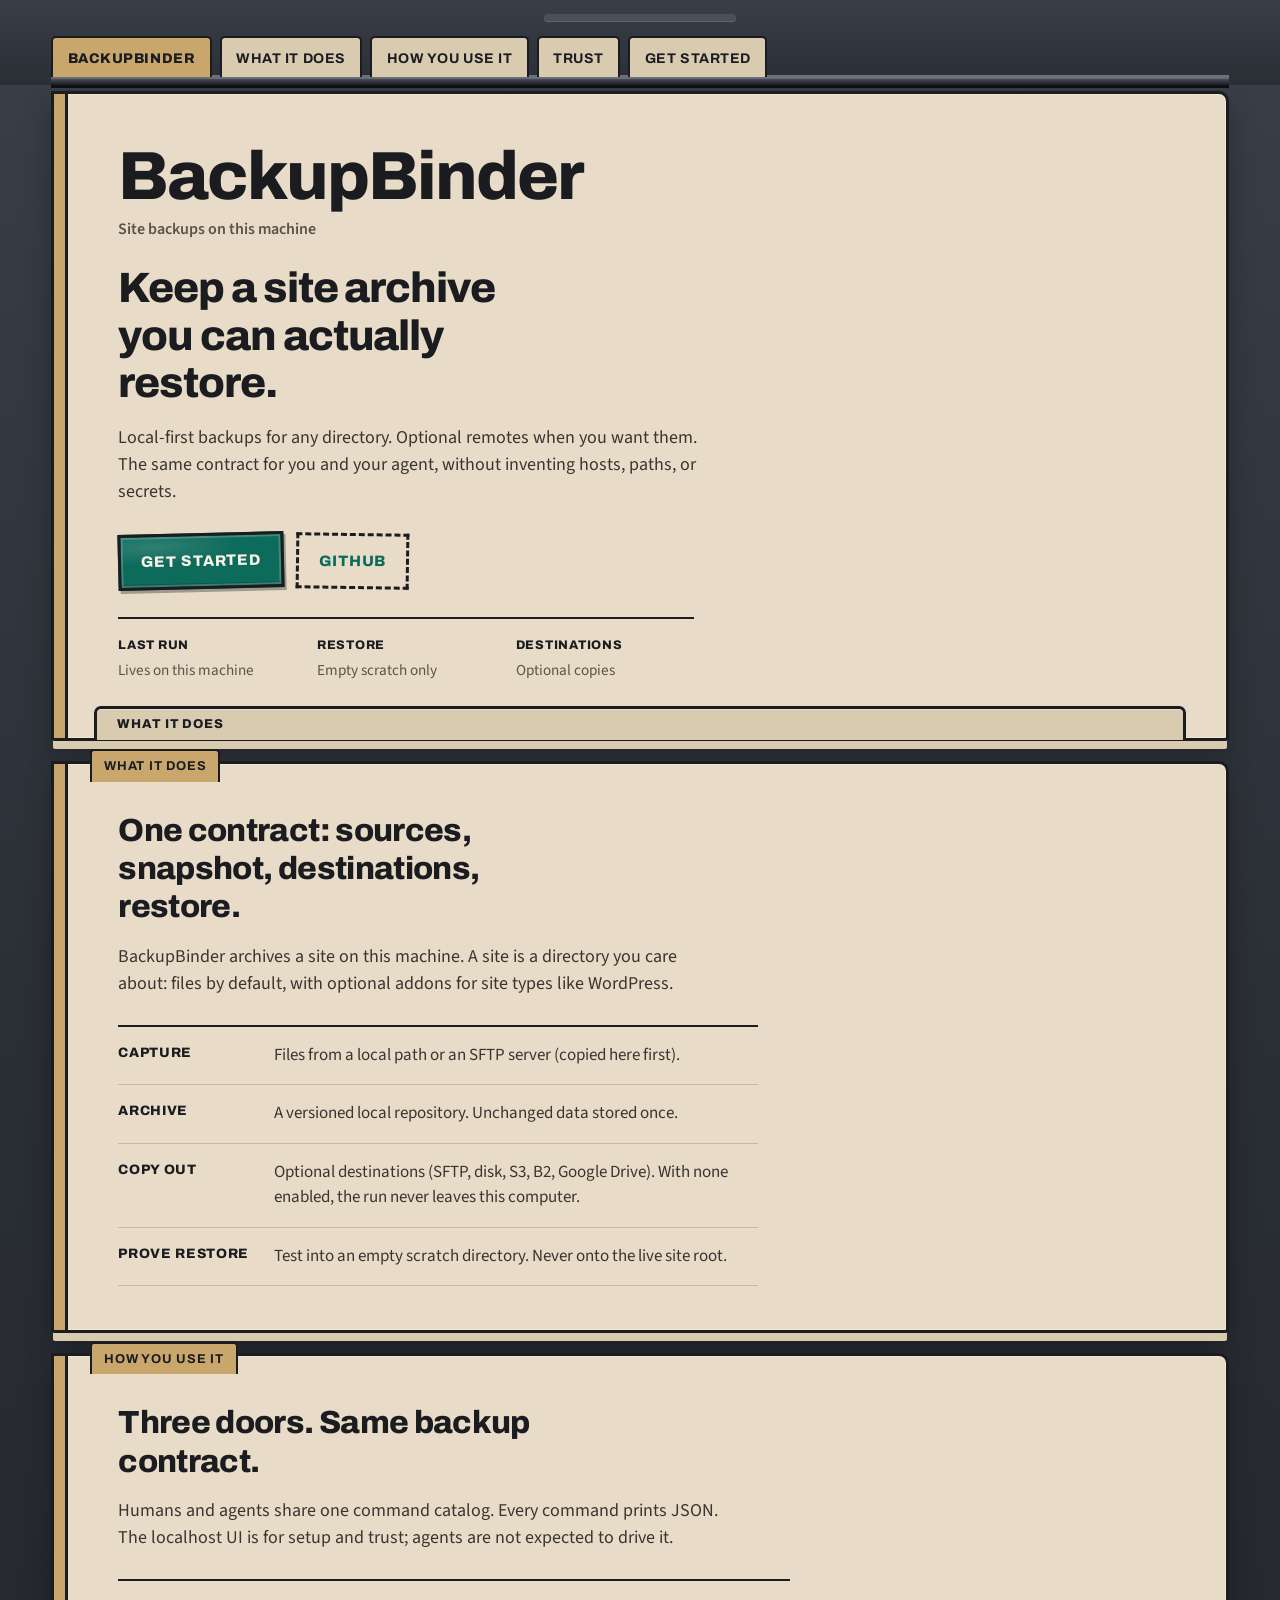
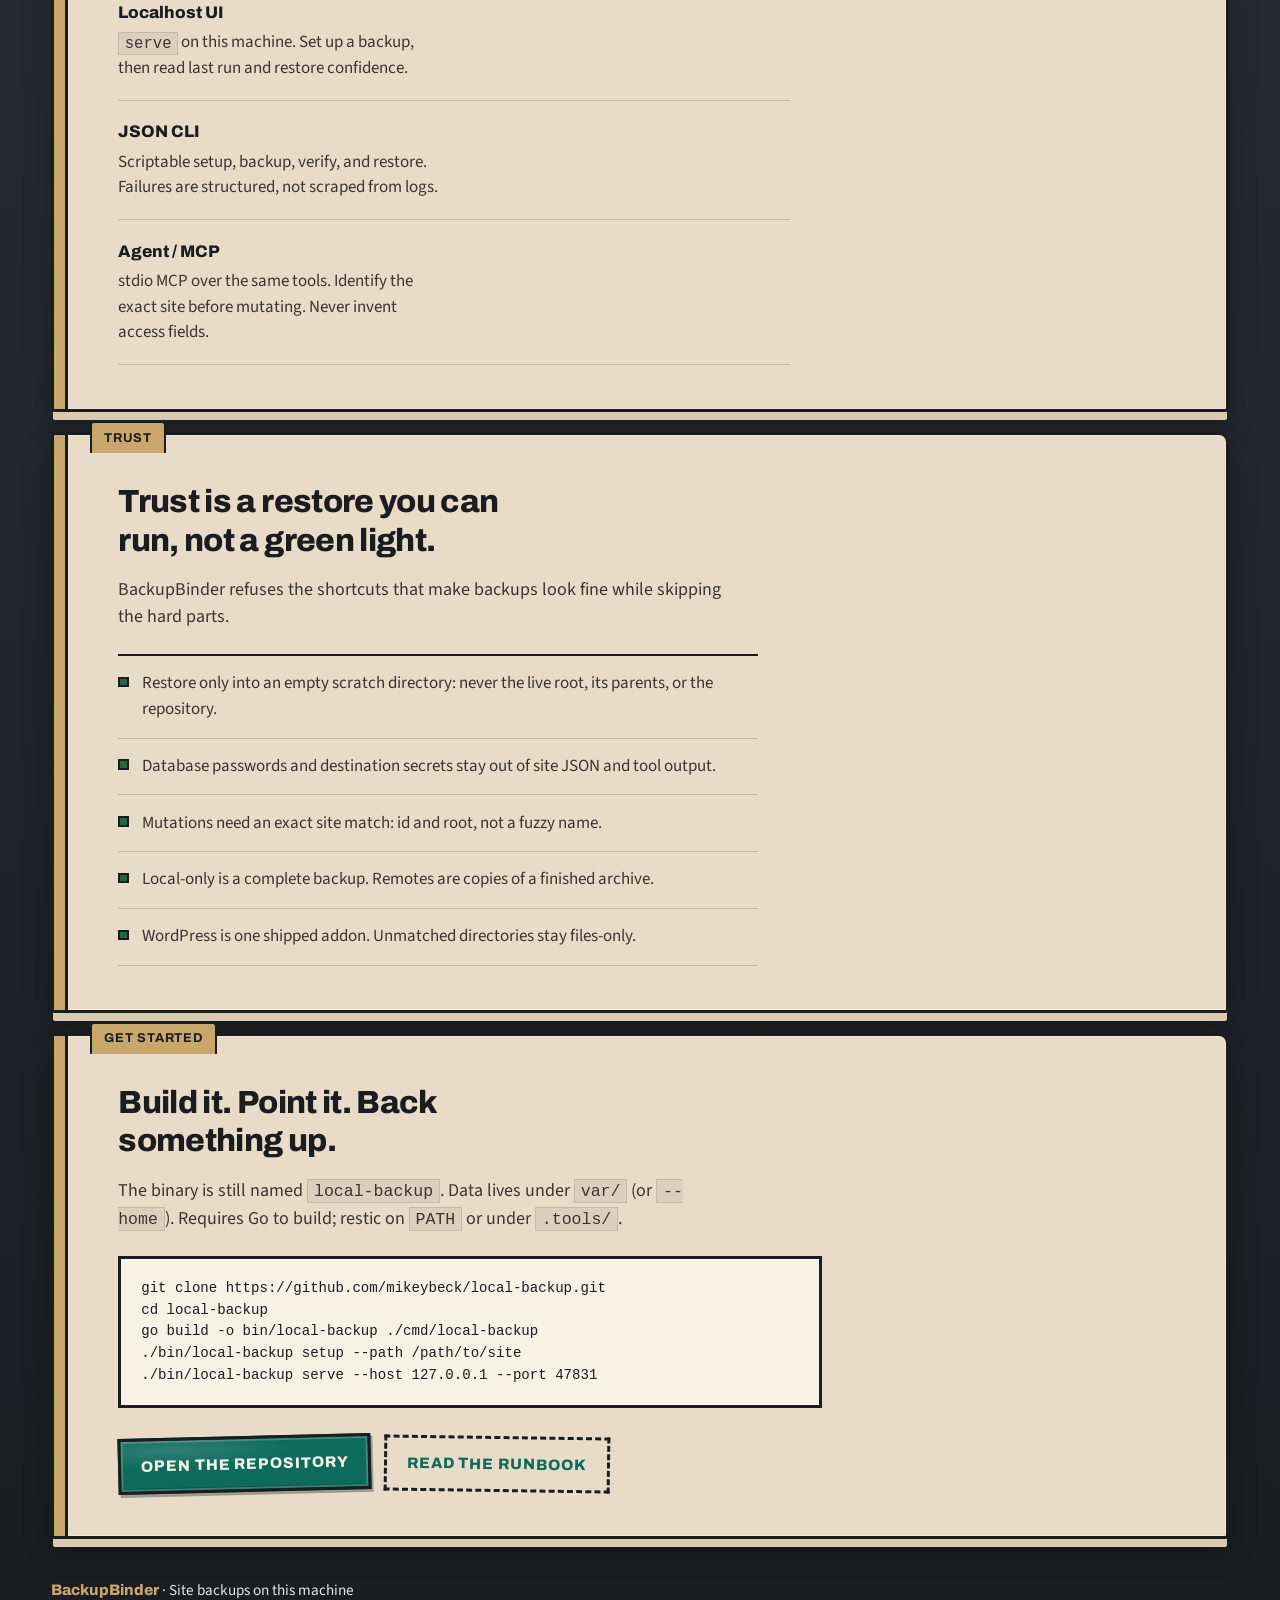
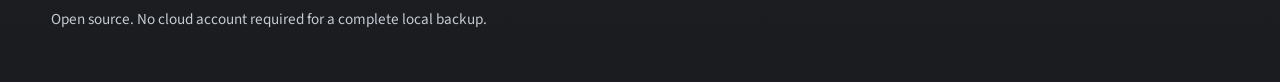
==== site/index.html @ 47ffb38f "Keep long backups moving when the UI restarts, Drive is slow, or a restic lock is stale. The localho" ====
<!DOCTYPE html>
<html lang="en">
<head>
  <meta charset="utf-8"/>
  <meta name="viewport" content="width=device-width, initial-scale=1"/>
  <title>BackupBinder - Site backups on this machine</title>
  <meta name="description" content="BackupBinder keeps a local archive of a site on this machine. Optional remotes. Safe restore into empty scratch. Same contract for you and your agent."/>
  <link rel="preconnect" href="https://fonts.googleapis.com"/>
  <link rel="preconnect" href="https://fonts.gstatic.com" crossorigin/>
  <link href="https://fonts.googleapis.com/css2?family=Archivo:wght@500;650;700;800&family=Source+Sans+3:ital,wght@0,400;0,600;0,700;1,400&display=swap" rel="stylesheet"/>
  <link rel="stylesheet" href="styles.css"/>
</head>
<body>
  <a class="skip" href="#main">Skip to content</a>

  <div class="cabinet" data-cabinet>
    <header class="drawer-chrome">
      <div class="handle" aria-hidden="true"></div>
      <nav class="hanging-tabs" aria-label="Primary">
        <a class="tab tab--brand" href="#top" aria-current="page">BackupBinder</a>
        <a class="tab" href="#what">What it does</a>
        <a class="tab" href="#how">How you use it</a>
        <a class="tab" href="#trust">Trust</a>
        <a class="tab" href="#start">Get started</a>
      </nav>
    </header>

    <main id="main">
      <section class="folder folder--hero" id="top" aria-labelledby="hero-brand">
        <div class="folder__spine" aria-hidden="true"></div>
        <div class="folder__face">
          <p class="brand" id="hero-brand">BackupBinder</p>
          <p class="subtitle">Site backups on this machine</p>
          <h1 class="headline">Keep a site archive you can actually restore.</h1>
          <p class="lede">Local-first backups for any directory. Optional remotes when you want them. The same contract for you and your agent, without inventing hosts, paths, or secrets.</p>
          <div class="cta-row">
            <a class="stamp" href="#start">Get started</a>
            <a class="stamp stamp--ghost" href="https://github.com/mikeybeck/local-backup">GitHub</a>
          </div>
          <dl class="cross-check" aria-label="Trust cross-check">
            <div>
              <dt>Last run</dt>
              <dd>Lives on this machine</dd>
            </div>
            <div>
              <dt>Restore</dt>
              <dd>Empty scratch only</dd>
            </div>
            <div>
              <dt>Destinations</dt>
              <dd>Optional copies</dd>
            </div>
          </dl>
        </div>
        <a class="folder-peek" href="#what">What it does</a>
      </section>

      <section class="folder folder--section" id="what" aria-labelledby="what-title">
        <div class="folder__spine" aria-hidden="true"></div>
        <div class="folder__tab-label" aria-hidden="true">What it does</div>
        <div class="folder__face">
          <h2 id="what-title">One contract: sources, snapshot, destinations, restore.</h2>
          <p class="section-lede">BackupBinder archives a site on this machine. A site is a directory you care about: files by default, with optional addons for site types like WordPress.</p>
          <ol class="flow">
            <li>
              <strong>Capture</strong>
              <span>Files from a local path or an SFTP server (copied here first).</span>
            </li>
            <li>
              <strong>Archive</strong>
              <span>A versioned local repository. Unchanged data stored once.</span>
            </li>
            <li>
              <strong>Copy out</strong>
              <span>Optional destinations (SFTP, disk, S3, B2, Google Drive). With none enabled, the run never leaves this computer.</span>
            </li>
            <li>
              <strong>Prove restore</strong>
              <span>Test into an empty scratch directory. Never onto the live site root.</span>
            </li>
          </ol>
        </div>
      </section>

      <section class="folder folder--section" id="how" aria-labelledby="how-title">
        <div class="folder__spine" aria-hidden="true"></div>
        <div class="folder__tab-label" aria-hidden="true">How you use it</div>
        <div class="folder__face">
          <h2 id="how-title">Three doors. Same backup contract.</h2>
          <p class="section-lede">Humans and agents share one command catalog. Every command prints JSON. The localhost UI is for setup and trust; agents are not expected to drive it.</p>
          <ul class="doors">
            <li>
              <h3>Localhost UI</h3>
              <p><code>serve</code> on this machine. Set up a backup, then read last run and restore confidence.</p>
            </li>
            <li>
              <h3>JSON CLI</h3>
              <p>Scriptable setup, backup, verify, and restore. Failures are structured, not scraped from logs.</p>
            </li>
            <li>
              <h3>Agent / MCP</h3>
              <p>stdio MCP over the same tools. Identify the exact site before mutating. Never invent access fields.</p>
            </li>
          </ul>
        </div>
      </section>

      <section class="folder folder--section" id="trust" aria-labelledby="trust-title">
        <div class="folder__spine" aria-hidden="true"></div>
        <div class="folder__tab-label" aria-hidden="true">Trust</div>
        <div class="folder__face">
          <h2 id="trust-title">Trust is a restore you can run, not a green light.</h2>
          <p class="section-lede">BackupBinder refuses the shortcuts that make backups look fine while skipping the hard parts.</p>
          <ul class="trust-list">
            <li>Restore only into an empty scratch directory: never the live root, its parents, or the repository.</li>
            <li>Database passwords and destination secrets stay out of site JSON and tool output.</li>
            <li>Mutations need an exact site match: id and root, not a fuzzy name.</li>
            <li>Local-only is a complete backup. Remotes are copies of a finished archive.</li>
            <li>WordPress is one shipped addon. Unmatched directories stay files-only.</li>
          </ul>
        </div>
      </section>

      <section class="folder folder--section folder--last" id="start" aria-labelledby="start-title">
        <div class="folder__spine" aria-hidden="true"></div>
        <div class="folder__tab-label" aria-hidden="true">Get started</div>
        <div class="folder__face">
          <h2 id="start-title">Build it. Point it. Back something up.</h2>
          <p class="section-lede">The binary is still named <code>local-backup</code>. Data lives under <code>var/</code> (or <code>--home</code>). Requires Go to build; restic on <code>PATH</code> or under <code>.tools/</code>.</p>
          <pre class="sheet" tabindex="0"><code>git clone https://github.com/mikeybeck/local-backup.git
cd local-backup
go build -o bin/local-backup ./cmd/local-backup
./bin/local-backup setup --path /path/to/site
./bin/local-backup serve --host 127.0.0.1 --port 47831</code></pre>
          <div class="cta-row">
            <a class="stamp" href="https://github.com/mikeybeck/local-backup">Open the repository</a>
            <a class="stamp stamp--ghost" href="https://github.com/mikeybeck/local-backup#run">Read the runbook</a>
          </div>
        </div>
      </section>
    </main>

    <footer class="drawer-foot">
      <p><strong>BackupBinder</strong> · Site backups on this machine</p>
      <p class="muted">Open source. No cloud account required for a complete local backup.</p>
    </footer>
  </div>

  <script src="main.js" defer></script>
</body>
</html>
---- site/styles.css ----
:root {
  --metal: #2a2e35;
  --metal-deep: #1a1c20;
  --metal-edge: #3a3f48;
  --manila: #e8dcc8;
  --manila-deep: #d9cbb0;
  --kraft: #c9a66b;
  --kraft-dim: #b89555;
  --cream: #f7f1e6;
  --stamp: #0d6b5c;
  --stamp-hover: #0a5448;
  --ink: #1a1c20;
  --ink-soft: #3a3530;
  --muted: #5a5448;
  --ok: #1f6b3a;
  --focus: #1a4f8b;
  --font-display: "Archivo", system-ui, sans-serif;
  --font-body: "Source Sans 3", system-ui, sans-serif;
  --measure: 38rem;
  --pad: clamp(1.25rem, 4vw, 3.5rem);
  --ease: cubic-bezier(0.22, 1, 0.36, 1);
}

*,
*::before,
*::after {
  box-sizing: border-box;
}

html {
  scroll-behavior: smooth;
}

@media (prefers-reduced-motion: reduce) {
  html {
    scroll-behavior: auto;
  }
}

body {
  margin: 0;
  min-height: 100vh;
  font-family: var(--font-body);
  font-size: 1.0625rem;
  line-height: 1.5;
  color: var(--ink);
  background: var(--metal-deep);
  -webkit-font-smoothing: antialiased;
}

::selection {
  background: #c5e4df;
  color: var(--ink);
}

:focus-visible {
  outline: 2px solid var(--focus);
  outline-offset: 3px;
}

.skip {
  position: absolute;
  left: -999px;
  top: 0;
  background: var(--cream);
  color: var(--ink);
  padding: 0.5rem 1rem;
  z-index: 100;
}

.skip:focus {
  left: 0.5rem;
  top: 0.5rem;
}

code {
  font-family: ui-monospace, "Cascadia Code", "SF Mono", Menlo, monospace;
  font-size: 0.92em;
  background: rgba(26, 28, 32, 0.06);
  padding: 0.1em 0.35em;
  border: 1px solid rgba(26, 28, 32, 0.12);
}

/* —— Cabinet shell —— */
.cabinet {
  min-height: 100vh;
  background:
    linear-gradient(180deg, var(--metal-edge) 0%, var(--metal) 32%, var(--metal-deep) 100%);
  padding: 0 0 3rem;
}

.drawer-chrome {
  position: sticky;
  top: 0;
  z-index: 20;
  padding: 0.85rem var(--pad) 0;
  background: linear-gradient(180deg, var(--metal-edge), var(--metal));
  border-bottom: 0;
}

.handle {
  width: min(12rem, 40%);
  height: 0.55rem;
  margin: 0 auto 0.85rem;
  border-radius: 999px;
  background: #4a505a;
  box-shadow: inset 0 -1px 0 rgba(255, 255, 255, 0.12);
}

.hanging-tabs {
  display: flex;
  flex-wrap: wrap;
  gap: 0.4rem 0.5rem;
  align-items: flex-end;
  padding-bottom: 0;
  position: relative;
}

.hanging-tabs::after {
  content: "";
  position: absolute;
  left: 0;
  right: 0;
  bottom: 0;
  height: 10px;
  background:
    linear-gradient(180deg, #5a616c 0%, #3a3f48 45%, #1a1c20 100%);
  border-top: 2px solid #6a717c;
  box-shadow:
    inset 0 2px 0 rgba(255, 255, 255, 0.12),
    0 3px 0 #0e1014;
  pointer-events: none;
}

.hanging-tabs .tab {
  position: relative;
  z-index: 1;
  margin-bottom: 8px;
}

.tab {
  font-family: var(--font-display);
  font-size: 0.875rem;
  font-weight: 700;
  letter-spacing: 0.04em;
  text-transform: uppercase;
  text-decoration: none;
  color: var(--ink);
  background: var(--manila-deep);
  border: 2px solid var(--metal-deep);
  border-bottom: 0;
  border-radius: 5px 5px 0 0;
  padding: 0.6rem 0.9rem 0.55rem;
  transition: background 160ms var(--ease), transform 160ms var(--ease);
}

.tab:hover {
  background: var(--kraft);
  transform: translateY(-2px);
}

.tab--brand,
.tab[aria-current="page"] {
  background: var(--kraft);
}

.tab--brand {
  font-weight: 800;
}

/* —— Folders —— */
main {
  padding: 0 var(--pad);
  display: flex;
  flex-direction: column;
  gap: 1.25rem;
  margin-top: 0;
}

.folder {
  position: relative;
  background: var(--manila);
  border: 3px solid var(--metal-deep);
  border-radius: 0 10px 4px 4px;
  box-shadow:
    inset 0 0 0 1px rgba(255, 255, 255, 0.28),
    0 10px 0 -2px var(--manila-deep),
    0 14px 28px rgba(0, 0, 0, 0.28);
}

.folder--hero {
  opacity: 0;
  transform: translateY(14px) scale(0.992);
  transform-origin: 50% 0;
  transition: opacity 820ms var(--ease), transform 820ms var(--ease);
}

.folder--hero.is-in {
  opacity: 1;
  transform: none;
}

@media (prefers-reduced-motion: reduce) {
  .folder--hero {
    opacity: 1;
    transform: none;
    transition: none;
  }
}

.folder__spine {
  position: absolute;
  left: 0;
  top: 0;
  bottom: 0;
  width: 0.85rem;
  background: var(--kraft);
  border-right: 3px solid var(--metal-deep);
}

.folder__tab-label {
  position: absolute;
  top: -0.9rem;
  left: 2.25rem;
  font-family: var(--font-display);
  font-size: 0.8rem;
  font-weight: 700;
  letter-spacing: 0.06em;
  text-transform: uppercase;
  background: var(--kraft);
  color: var(--ink);
  border: 2px solid var(--metal-deep);
  border-bottom: 0;
  border-radius: 4px 4px 0 0;
  padding: 0.35rem 0.75rem;
}

.folder__face {
  padding: clamp(1.75rem, 4vw, 3rem) clamp(1.5rem, 4vw, 3.5rem) clamp(1.75rem, 4vw, 2.75rem);
  padding-left: clamp(2rem, 5vw, 4rem);
}

.folder--hero {
  margin-top: 0.35rem;
  min-height: min(70vh, 36rem);
  background: var(--manila);
  padding-bottom: 2.25rem;
}

.folder--hero .folder__face {
  display: flex;
  flex-direction: column;
  justify-content: center;
  min-height: min(58vh, 30rem);
  padding-bottom: 1.25rem;
}

.folder-peek {
  position: absolute;
  left: 2.5rem;
  right: 2.5rem;
  bottom: -0.15rem;
  z-index: 2;
  display: flex;
  align-items: center;
  height: 2.15rem;
  padding: 0 1.25rem;
  font-family: var(--font-display);
  font-size: 0.8rem;
  font-weight: 800;
  letter-spacing: 0.07em;
  text-transform: uppercase;
  text-decoration: none;
  color: var(--ink);
  background: var(--manila-deep);
  border: 3px solid var(--metal-deep);
  border-bottom: 0;
  border-radius: 7px 7px 0 0;
  box-shadow: inset 0 1px 0 rgba(255, 255, 255, 0.35);
  transition: transform 160ms var(--ease), background 160ms var(--ease);
}

.folder-peek:hover {
  background: var(--kraft);
  transform: translateY(-3px);
}

.brand {
  font-family: var(--font-display);
  font-size: clamp(2.6rem, 7vw, 4.25rem);
  font-weight: 800;
  letter-spacing: -0.03em;
  line-height: 1;
  margin: 0;
}

.subtitle {
  margin: 0.45rem 0 0;
  font-size: 1rem;
  font-weight: 600;
  color: var(--muted);
}

.headline {
  margin: 1.5rem 0 0;
  font-family: var(--font-display);
  font-size: clamp(1.75rem, 4.2vw, 2.65rem);
  font-weight: 800;
  letter-spacing: -0.025em;
  line-height: 1.12;
  max-width: 16ch;
}

.lede,
.section-lede {
  margin: 1rem 0 0;
  max-width: var(--measure);
  color: var(--ink-soft);
  font-size: 1.125rem;
}

.cta-row {
  display: flex;
  flex-wrap: wrap;
  gap: 0.75rem;
  margin-top: 1.75rem;
}

.stamp {
  display: inline-block;
  font-family: var(--font-display);
  font-weight: 800;
  font-size: 0.95rem;
  letter-spacing: 0.06em;
  text-transform: uppercase;
  text-decoration: none;
  color: var(--cream);
  background:
    radial-gradient(120% 80% at 20% 20%, rgba(255, 255, 255, 0.14), transparent 45%),
    var(--stamp);
  border: 3px solid var(--metal-deep);
  padding: 0.85rem 1.25rem;
  transform: rotate(-1.4deg);
  box-shadow:
    inset 0 0 0 2px rgba(247, 241, 230, 0.22),
    inset 0 -3px 0 rgba(0, 0, 0, 0.18),
    2px 3px 0 rgba(26, 28, 32, 0.35);
  transition: background 160ms var(--ease), transform 160ms var(--ease), box-shadow 160ms var(--ease);
}

.stamp:hover {
  background:
    radial-gradient(120% 80% at 20% 20%, rgba(255, 255, 255, 0.16), transparent 45%),
    var(--stamp-hover);
  transform: rotate(-0.3deg) translateY(-2px);
  box-shadow:
    inset 0 0 0 2px rgba(247, 241, 230, 0.28),
    inset 0 -2px 0 rgba(0, 0, 0, 0.16),
    3px 5px 0 rgba(26, 28, 32, 0.28);
}

.stamp--ghost {
  color: var(--stamp);
  background: transparent;
  transform: rotate(0.8deg);
  box-shadow: none;
  border-style: dashed;
}

.stamp--ghost:hover {
  background: rgba(13, 107, 92, 0.08);
  transform: rotate(0deg) translateY(-2px);
  box-shadow: none;
}

.cross-check {
  display: grid;
  grid-template-columns: repeat(3, minmax(0, 1fr));
  gap: 0.85rem 1.25rem;
  margin: 1.75rem 0 0;
  padding-top: 1.1rem;
  border-top: 2px solid var(--metal-deep);
  max-width: 36rem;
}

.cross-check dt {
  font-family: var(--font-display);
  font-size: 0.78rem;
  font-weight: 800;
  letter-spacing: 0.06em;
  text-transform: uppercase;
}

.cross-check dd {
  margin: 0.25rem 0 0;
  color: var(--muted);
  font-size: 0.95rem;
}

.folder--section h2 {
  margin: 0;
  font-family: var(--font-display);
  font-size: clamp(1.45rem, 3vw, 2rem);
  font-weight: 800;
  letter-spacing: -0.02em;
  line-height: 1.2;
  max-width: 22ch;
}

/* Flow list — not equal cards */
.flow {
  list-style: none;
  margin: 1.75rem 0 0;
  padding: 0;
  max-width: 40rem;
  border-top: 2px solid var(--metal-deep);
}

.flow li {
  display: grid;
  grid-template-columns: 8.5rem 1fr;
  gap: 0.75rem 1.25rem;
  padding: 1rem 0;
  border-bottom: 1px solid rgba(26, 28, 32, 0.18);
}

.flow strong {
  font-family: var(--font-display);
  font-size: 0.85rem;
  font-weight: 800;
  letter-spacing: 0.05em;
  text-transform: uppercase;
}

.flow span {
  color: var(--ink-soft);
}

.doors {
  list-style: none;
  margin: 1.75rem 0 0;
  padding: 0;
  display: grid;
  gap: 0;
  border-top: 2px solid var(--metal-deep);
  max-width: 42rem;
}

.doors li {
  padding: 1.15rem 0;
  border-bottom: 1px solid rgba(26, 28, 32, 0.18);
}

.doors h3 {
  margin: 0;
  font-family: var(--font-display);
  font-size: 1.05rem;
  font-weight: 800;
}

.doors p {
  margin: 0.35rem 0 0;
  color: var(--ink-soft);
  max-width: 40ch;
}

.trust-list {
  margin: 1.5rem 0 0;
  padding: 0;
  list-style: none;
  max-width: 40rem;
  border-top: 2px solid var(--metal-deep);
}

.trust-list li {
  position: relative;
  padding: 0.95rem 0 0.95rem 1.5rem;
  border-bottom: 1px solid rgba(26, 28, 32, 0.18);
  color: var(--ink-soft);
}

.trust-list li::before {
  content: "";
  position: absolute;
  left: 0;
  top: 1.3rem;
  width: 0.65rem;
  height: 0.65rem;
  background: var(--ok);
  border: 2px solid var(--metal-deep);
}

.sheet {
  margin: 1.5rem 0 0;
  padding: 1.15rem 1.25rem;
  max-width: 44rem;
  overflow-x: auto;
  background: var(--cream);
  border: 3px solid var(--metal-deep);
  font-size: 0.88rem;
  line-height: 1.55;
  box-shadow: inset 0 0 0 1px rgba(255, 255, 255, 0.4);
}

.sheet code {
  background: none;
  border: 0;
  padding: 0;
  font-size: inherit;
  color: var(--ink);
}

.drawer-foot {
  padding: 2.5rem var(--pad) 0;
  color: #e2e6ed;
  font-size: 0.95rem;
}

.drawer-foot p {
  margin: 0 0 0.35rem;
}

.drawer-foot .muted {
  color: #c5cad3;
}

.drawer-foot strong {
  font-family: var(--font-display);
  color: var(--kraft);
  font-weight: 800;
}

@media (max-width: 720px) {
  .cross-check {
    grid-template-columns: 1fr 1fr;
    gap: 0.65rem 1rem;
  }

  .cross-check > div:last-child {
    grid-column: 1 / -1;
  }

  .flow li {
    grid-template-columns: 1fr;
    gap: 0.25rem;
  }

  .hanging-tabs {
    gap: 0.35rem;
  }

  .tab {
    font-size: 0.8rem;
    padding: 0.5rem 0.65rem 0.45rem;
  }

  .folder--hero {
    min-height: auto;
    padding-bottom: 2.35rem;
  }

  .folder--hero .folder__face {
    min-height: auto;
    padding-top: 1.25rem;
    padding-bottom: 0.5rem;
  }

  .folder-peek {
    left: 1.25rem;
    right: 1.25rem;
    height: 1.9rem;
    font-size: 0.75rem;
  }

  .brand {
    font-size: clamp(2.1rem, 10vw, 2.8rem);
  }

  .headline {
    margin-top: 0.9rem;
    font-size: clamp(1.45rem, 6.5vw, 1.85rem);
  }

  .lede {
    font-size: 1rem;
    margin-top: 0.75rem;
  }

  .cta-row {
    margin-top: 1rem;
  }

  .cross-check {
    margin-top: 1.15rem;
    padding-top: 0.85rem;
  }

  .cross-check dt {
    font-size: 0.72rem;
  }

  .cross-check dd {
    font-size: 0.88rem;
  }
}
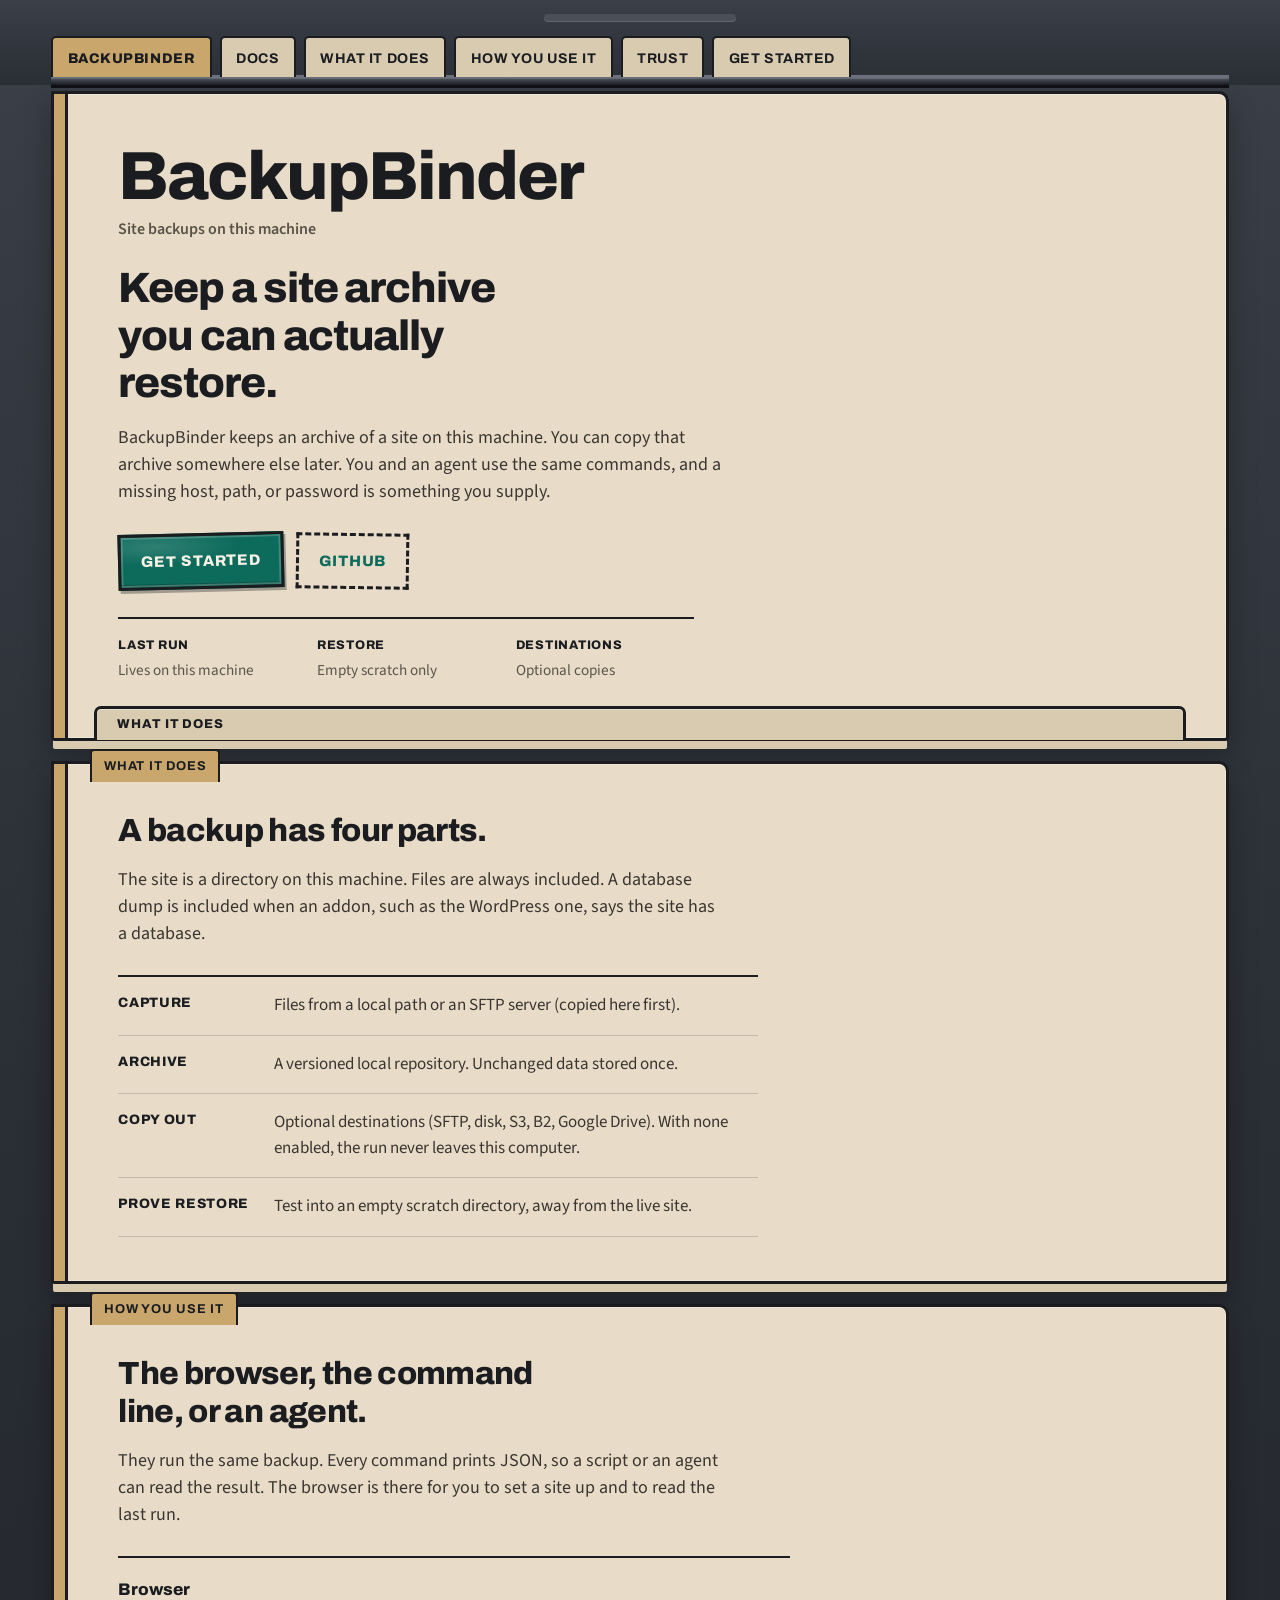
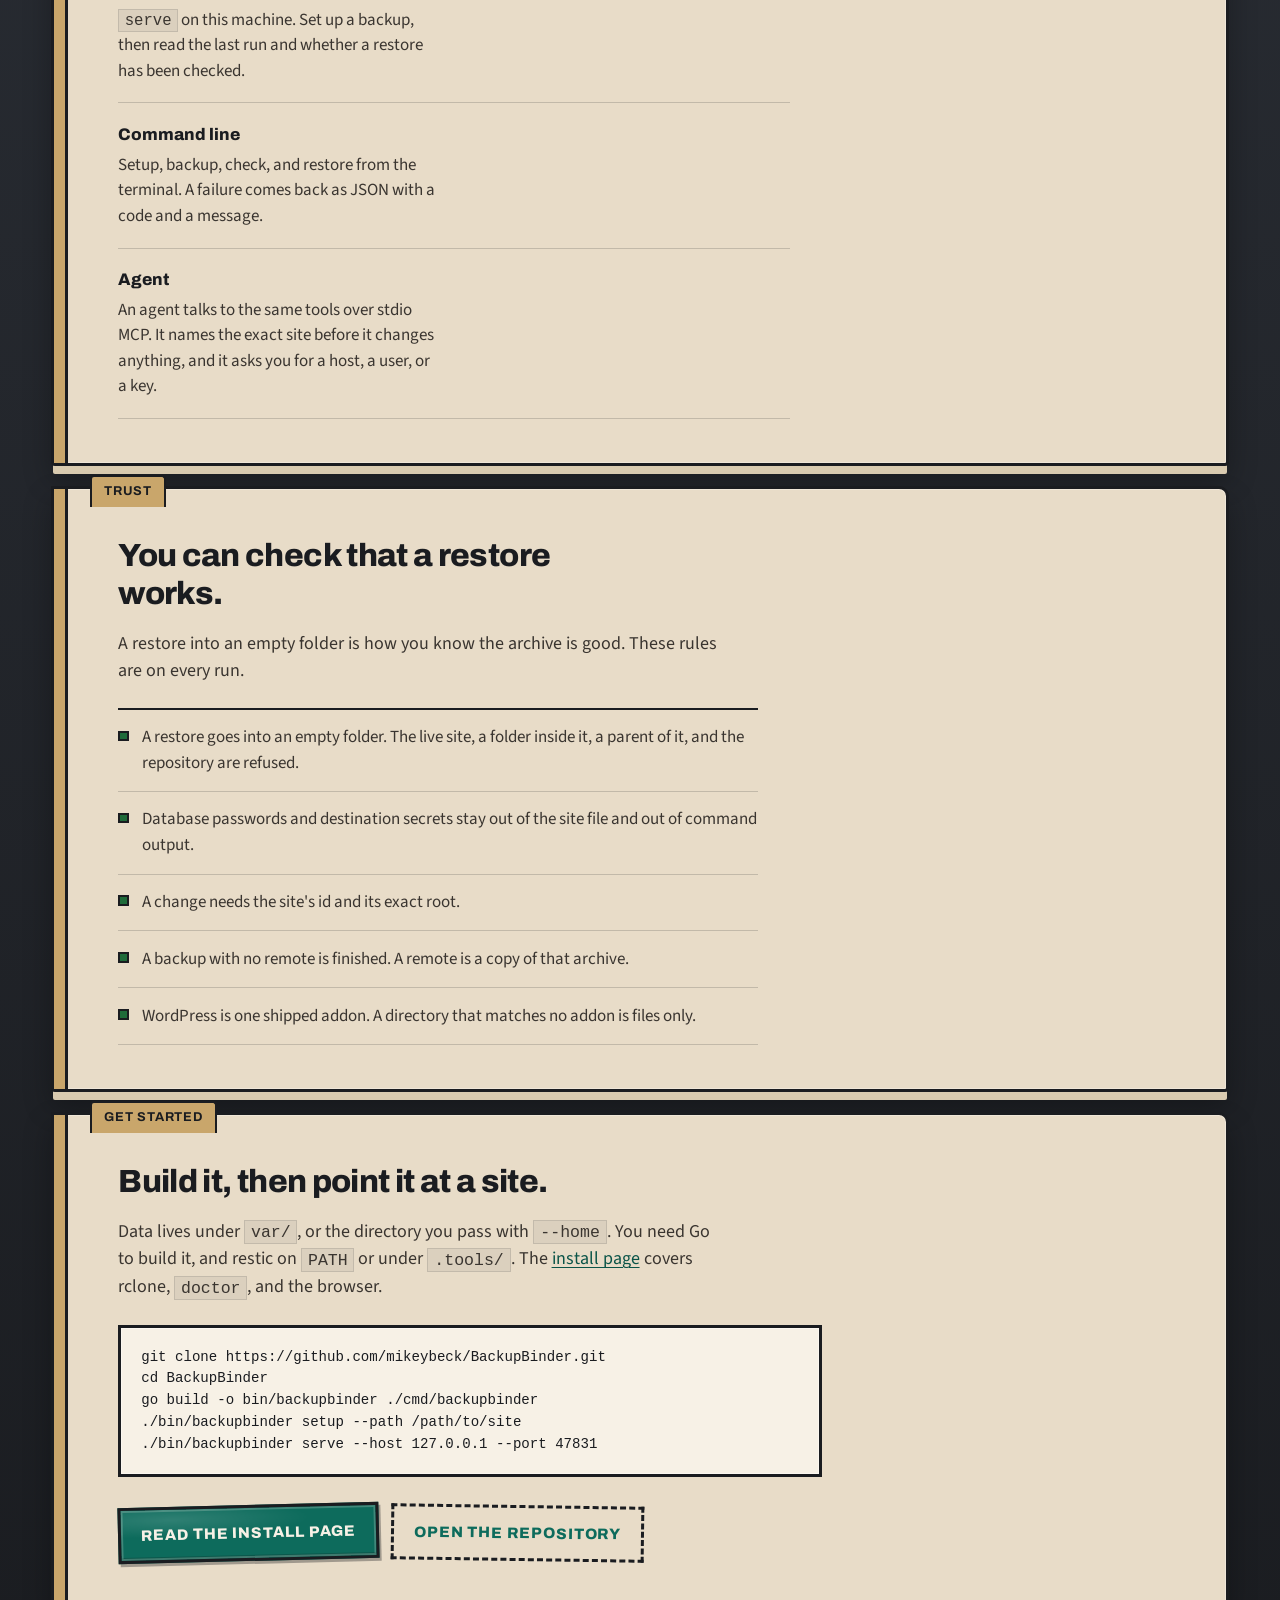
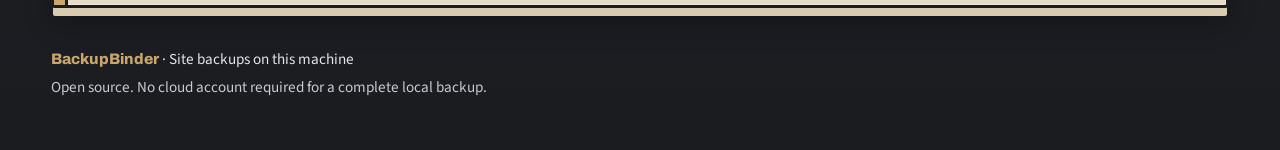
==== commit def4d2ec: "Rename the program to backupbinder so the binary matches the BackupBinder repository." ====
--- a/site/index.html
+++ b/site/index.html
@@ -4,7 +4,7 @@
   <meta charset="utf-8"/>
   <meta name="viewport" content="width=device-width, initial-scale=1"/>
   <title>BackupBinder - Site backups on this machine</title>
-  <meta name="description" content="BackupBinder keeps a local archive of a site on this machine. Optional remotes. Safe restore into empty scratch. Same contract for you and your agent."/>
+  <meta name="description" content="BackupBinder keeps an archive of a site on this machine. Copy it elsewhere if you want. Restore into an empty folder. The handbook covers install, backup, restore, schedules, and agents."/>
   <link rel="preconnect" href="https://fonts.googleapis.com"/>
   <link rel="preconnect" href="https://fonts.gstatic.com" crossorigin/>
   <link href="https://fonts.googleapis.com/css2?family=Archivo:wght@500;650;700;800&family=Source+Sans+3:ital,wght@0,400;0,600;0,700;1,400&display=swap" rel="stylesheet"/>
@@ -18,6 +18,7 @@
       <div class="handle" aria-hidden="true"></div>
       <nav class="hanging-tabs" aria-label="Primary">
         <a class="tab tab--brand" href="#top" aria-current="page">BackupBinder</a>
+        <a class="tab" href="docs/index.html">Docs</a>
         <a class="tab" href="#what">What it does</a>
         <a class="tab" href="#how">How you use it</a>
         <a class="tab" href="#trust">Trust</a>
@@ -32,10 +33,10 @@
           <p class="brand" id="hero-brand">BackupBinder</p>
           <p class="subtitle">Site backups on this machine</p>
           <h1 class="headline">Keep a site archive you can actually restore.</h1>
-          <p class="lede">Local-first backups for any directory. Optional remotes when you want them. The same contract for you and your agent, without inventing hosts, paths, or secrets.</p>
+          <p class="lede">BackupBinder keeps an archive of a site on this machine. You can copy that archive somewhere else later. You and an agent use the same commands, and a missing host, path, or password is something you supply.</p>
           <div class="cta-row">
-            <a class="stamp" href="#start">Get started</a>
-            <a class="stamp stamp--ghost" href="https://github.com/mikeybeck/local-backup">GitHub</a>
+            <a class="stamp" href="docs/install.html">Get started</a>
+            <a class="stamp stamp--ghost" href="https://github.com/mikeybeck/BackupBinder">GitHub</a>
           </div>
           <dl class="cross-check" aria-label="Trust cross-check">
             <div>
@@ -59,8 +60,8 @@
         <div class="folder__spine" aria-hidden="true"></div>
         <div class="folder__tab-label" aria-hidden="true">What it does</div>
         <div class="folder__face">
-          <h2 id="what-title">One contract: sources, snapshot, destinations, restore.</h2>
-          <p class="section-lede">BackupBinder archives a site on this machine. A site is a directory you care about: files by default, with optional addons for site types like WordPress.</p>
+          <h2 id="what-title">A backup has four parts.</h2>
+          <p class="section-lede">The site is a directory on this machine. Files are always included. A database dump is included when an addon, such as the WordPress one, says the site has a database.</p>
           <ol class="flow">
             <li>
               <strong>Capture</strong>
@@ -76,7 +77,7 @@
             </li>
             <li>
               <strong>Prove restore</strong>
-              <span>Test into an empty scratch directory. Never onto the live site root.</span>
+              <span>Test into an empty scratch directory, away from the live site.</span>
             </li>
           </ol>
         </div>
@@ -86,20 +87,20 @@
         <div class="folder__spine" aria-hidden="true"></div>
         <div class="folder__tab-label" aria-hidden="true">How you use it</div>
         <div class="folder__face">
-          <h2 id="how-title">Three doors. Same backup contract.</h2>
-          <p class="section-lede">Humans and agents share one command catalog. Every command prints JSON. The localhost UI is for setup and trust; agents are not expected to drive it.</p>
+          <h2 id="how-title">The browser, the command line, or an agent.</h2>
+          <p class="section-lede">They run the same backup. Every command prints JSON, so a script or an agent can read the result. The browser is there for you to set a site up and to read the last run.</p>
           <ul class="doors">
             <li>
-              <h3>Localhost UI</h3>
-              <p><code>serve</code> on this machine. Set up a backup, then read last run and restore confidence.</p>
+              <h3>Browser</h3>
+              <p><code>serve</code> on this machine. Set up a backup, then read the last run and whether a restore has been checked.</p>
             </li>
             <li>
-              <h3>JSON CLI</h3>
-              <p>Scriptable setup, backup, verify, and restore. Failures are structured, not scraped from logs.</p>
+              <h3>Command line</h3>
+              <p>Setup, backup, check, and restore from the terminal. A failure comes back as JSON with a code and a message.</p>
             </li>
             <li>
-              <h3>Agent / MCP</h3>
-              <p>stdio MCP over the same tools. Identify the exact site before mutating. Never invent access fields.</p>
+              <h3>Agent</h3>
+              <p>An agent talks to the same tools over stdio MCP. It names the exact site before it changes anything, and it asks you for a host, a user, or a key.</p>
             </li>
           </ul>
         </div>
@@ -109,14 +110,14 @@
         <div class="folder__spine" aria-hidden="true"></div>
         <div class="folder__tab-label" aria-hidden="true">Trust</div>
         <div class="folder__face">
-          <h2 id="trust-title">Trust is a restore you can run, not a green light.</h2>
-          <p class="section-lede">BackupBinder refuses the shortcuts that make backups look fine while skipping the hard parts.</p>
+          <h2 id="trust-title">You can check that a restore works.</h2>
+          <p class="section-lede">A restore into an empty folder is how you know the archive is good. These rules are on every run.</p>
           <ul class="trust-list">
-            <li>Restore only into an empty scratch directory: never the live root, its parents, or the repository.</li>
-            <li>Database passwords and destination secrets stay out of site JSON and tool output.</li>
-            <li>Mutations need an exact site match: id and root, not a fuzzy name.</li>
-            <li>Local-only is a complete backup. Remotes are copies of a finished archive.</li>
-            <li>WordPress is one shipped addon. Unmatched directories stay files-only.</li>
+            <li>A restore goes into an empty folder. The live site, a folder inside it, a parent of it, and the repository are refused.</li>
+            <li>Database passwords and destination secrets stay out of the site file and out of command output.</li>
+            <li>A change needs the site's id and its exact root.</li>
+            <li>A backup with no remote is finished. A remote is a copy of that archive.</li>
+            <li>WordPress is one shipped addon. A directory that matches no addon is files only.</li>
           </ul>
         </div>
       </section>
@@ -125,16 +126,16 @@
         <div class="folder__spine" aria-hidden="true"></div>
         <div class="folder__tab-label" aria-hidden="true">Get started</div>
         <div class="folder__face">
-          <h2 id="start-title">Build it. Point it. Back something up.</h2>
-          <p class="section-lede">The binary is still named <code>local-backup</code>. Data lives under <code>var/</code> (or <code>--home</code>). Requires Go to build; restic on <code>PATH</code> or under <code>.tools/</code>.</p>
-          <pre class="sheet" tabindex="0"><code>git clone https://github.com/mikeybeck/local-backup.git
-cd local-backup
-go build -o bin/local-backup ./cmd/local-backup
-./bin/local-backup setup --path /path/to/site
-./bin/local-backup serve --host 127.0.0.1 --port 47831</code></pre>
+          <h2 id="start-title">Build it, then point it at a site.</h2>
+          <p class="section-lede">Data lives under <code>var/</code>, or the directory you pass with <code>--home</code>. You need Go to build it, and restic on <code>PATH</code> or under <code>.tools/</code>. The <a href="docs/install.html">install page</a> covers rclone, <code>doctor</code>, and the browser.</p>
+          <pre class="sheet" tabindex="0"><code>git clone https://github.com/mikeybeck/BackupBinder.git
+cd BackupBinder
+go build -o bin/backupbinder ./cmd/backupbinder
+./bin/backupbinder setup --path /path/to/site
+./bin/backupbinder serve --host 127.0.0.1 --port 47831</code></pre>
           <div class="cta-row">
-            <a class="stamp" href="https://github.com/mikeybeck/local-backup">Open the repository</a>
-            <a class="stamp stamp--ghost" href="https://github.com/mikeybeck/local-backup#run">Read the runbook</a>
+            <a class="stamp" href="docs/install.html">Read the install page</a>
+            <a class="stamp stamp--ghost" href="https://github.com/mikeybeck/BackupBinder">Open the repository</a>
           </div>
         </div>
       </section>
--- a/site/styles.css
+++ b/site/styles.css
@@ -530,6 +530,182 @@
   font-weight: 800;
 }
 
+.section-lede a {
+  color: var(--stamp-hover);
+  text-underline-offset: 0.15em;
+}
+
+/* —— Handbook —— */
+html {
+  scrollbar-color: var(--metal-edge) var(--metal-deep);
+}
+
+.sheet {
+  scrollbar-color: var(--metal-edge) var(--cream);
+}
+
+.folder--doc {
+  margin-top: 1.6rem;
+}
+
+.folder--doc h1 {
+  margin: 0;
+  font-family: var(--font-display);
+  font-size: clamp(1.45rem, 3vw, 2rem);
+  font-weight: 800;
+  letter-spacing: -0.02em;
+  line-height: 1.2;
+  max-width: 22ch;
+  text-wrap: balance;
+}
+
+.doc-index {
+  display: flex;
+  flex-wrap: wrap;
+  gap: 0.45rem 1rem;
+  margin: 1.35rem 0 0;
+  padding-top: 0.85rem;
+  border-top: 2px solid var(--metal-deep);
+  max-width: 44rem;
+}
+
+.doc-index a {
+  font-family: var(--font-display);
+  font-size: 0.78rem;
+  font-weight: 800;
+  letter-spacing: 0.05em;
+  text-transform: uppercase;
+  text-decoration: none;
+  color: var(--ink);
+  border-bottom: 2px solid transparent;
+  padding-bottom: 0.1rem;
+}
+
+.doc-index a:hover {
+  border-bottom-color: var(--kraft);
+}
+
+.doc-index a[aria-current="page"] {
+  color: var(--stamp-hover);
+  border-bottom-color: var(--stamp);
+}
+
+.chapters {
+  list-style: none;
+  margin: 1.75rem 0 0;
+  padding: 0;
+  border-top: 2px solid var(--metal-deep);
+  max-width: 40rem;
+}
+
+.chapters li {
+  padding: 1.05rem 0;
+  border-bottom: 1px solid rgba(26, 28, 32, 0.18);
+}
+
+.chapters a {
+  font-family: var(--font-display);
+  font-weight: 800;
+  font-size: 1.05rem;
+  color: var(--ink);
+  text-decoration: underline;
+  text-decoration-thickness: 2px;
+  text-underline-offset: 0.18em;
+  text-decoration-color: var(--kraft);
+}
+
+.chapters a:hover {
+  color: var(--stamp-hover);
+  text-decoration-color: var(--stamp);
+}
+
+.chapters p {
+  margin: 0.35rem 0 0;
+  color: var(--ink-soft);
+  max-width: 52ch;
+}
+
+.doc-prose h2 {
+  margin: 2.35rem 0 0.5rem;
+  font-family: var(--font-display);
+  font-size: clamp(1.2rem, 2.4vw, 1.45rem);
+  font-weight: 800;
+  letter-spacing: -0.02em;
+  line-height: 1.25;
+  max-width: 28ch;
+  text-wrap: balance;
+}
+
+.doc-prose p,
+.doc-prose li {
+  max-width: var(--measure);
+}
+
+.doc-prose p {
+  margin: 0.8rem 0 0;
+  color: var(--ink-soft);
+}
+
+.doc-prose ul,
+.doc-prose ol {
+  margin: 0.8rem 0 0;
+  padding-left: 1.2rem;
+  color: var(--ink-soft);
+}
+
+.doc-prose li + li {
+  margin-top: 0.45rem;
+}
+
+.doc-prose a {
+  color: var(--stamp-hover);
+  text-underline-offset: 0.15em;
+}
+
+.doc-prose .sheet {
+  max-width: 44rem;
+}
+
+.doc-pager {
+  display: flex;
+  flex-wrap: wrap;
+  justify-content: space-between;
+  gap: 1rem 1.5rem;
+  margin-top: 2.35rem;
+  padding-top: 1rem;
+  border-top: 2px solid var(--metal-deep);
+  max-width: 44rem;
+}
+
+.doc-pager a {
+  display: flex;
+  flex-direction: column;
+  gap: 0.2rem;
+  text-decoration: none;
+  color: var(--ink);
+  font-family: var(--font-display);
+  font-weight: 800;
+  font-size: 1.05rem;
+}
+
+.doc-pager a span {
+  font-size: 0.75rem;
+  letter-spacing: 0.06em;
+  text-transform: uppercase;
+  color: var(--muted);
+  font-weight: 800;
+}
+
+.doc-pager a:hover {
+  color: var(--stamp-hover);
+}
+
+.doc-pager .next {
+  margin-left: auto;
+  text-align: right;
+  align-items: flex-end;
+}
+
 @media (max-width: 720px) {
   .cross-check {
     grid-template-columns: 1fr 1fr;
